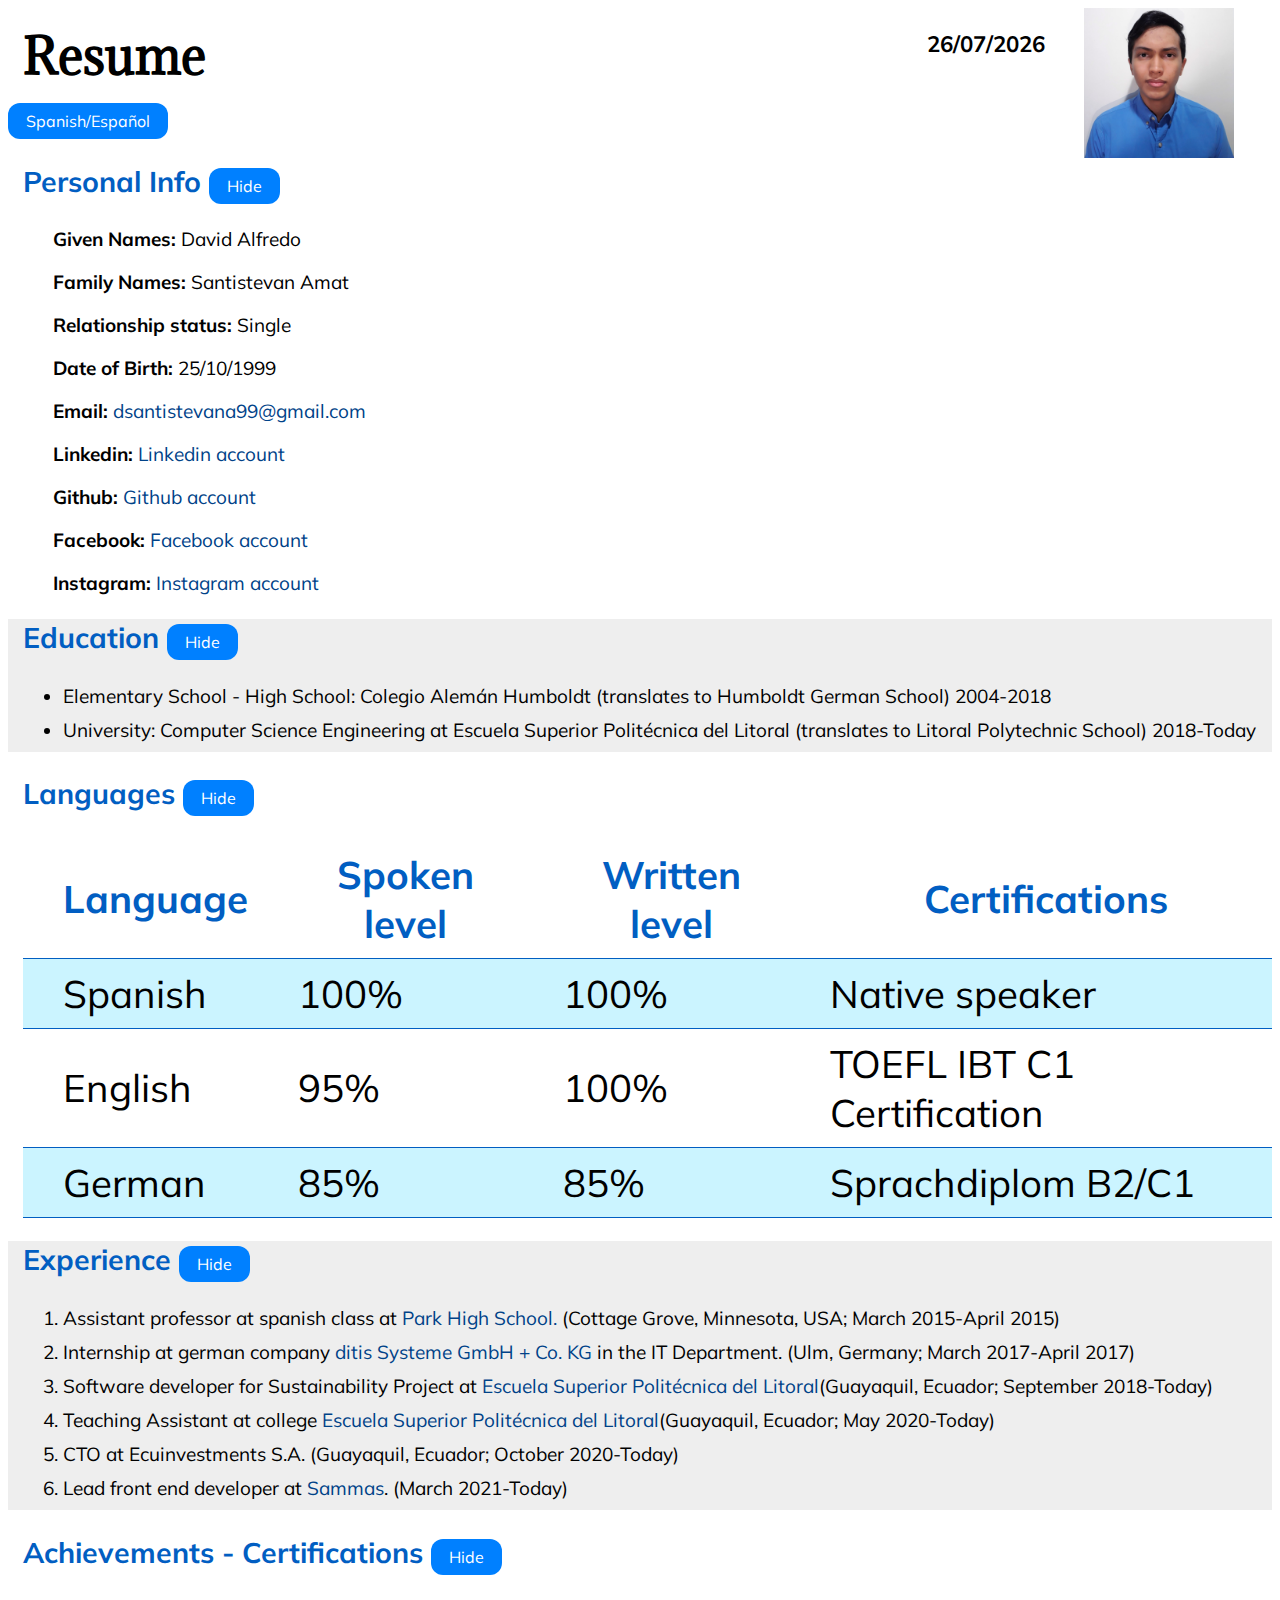
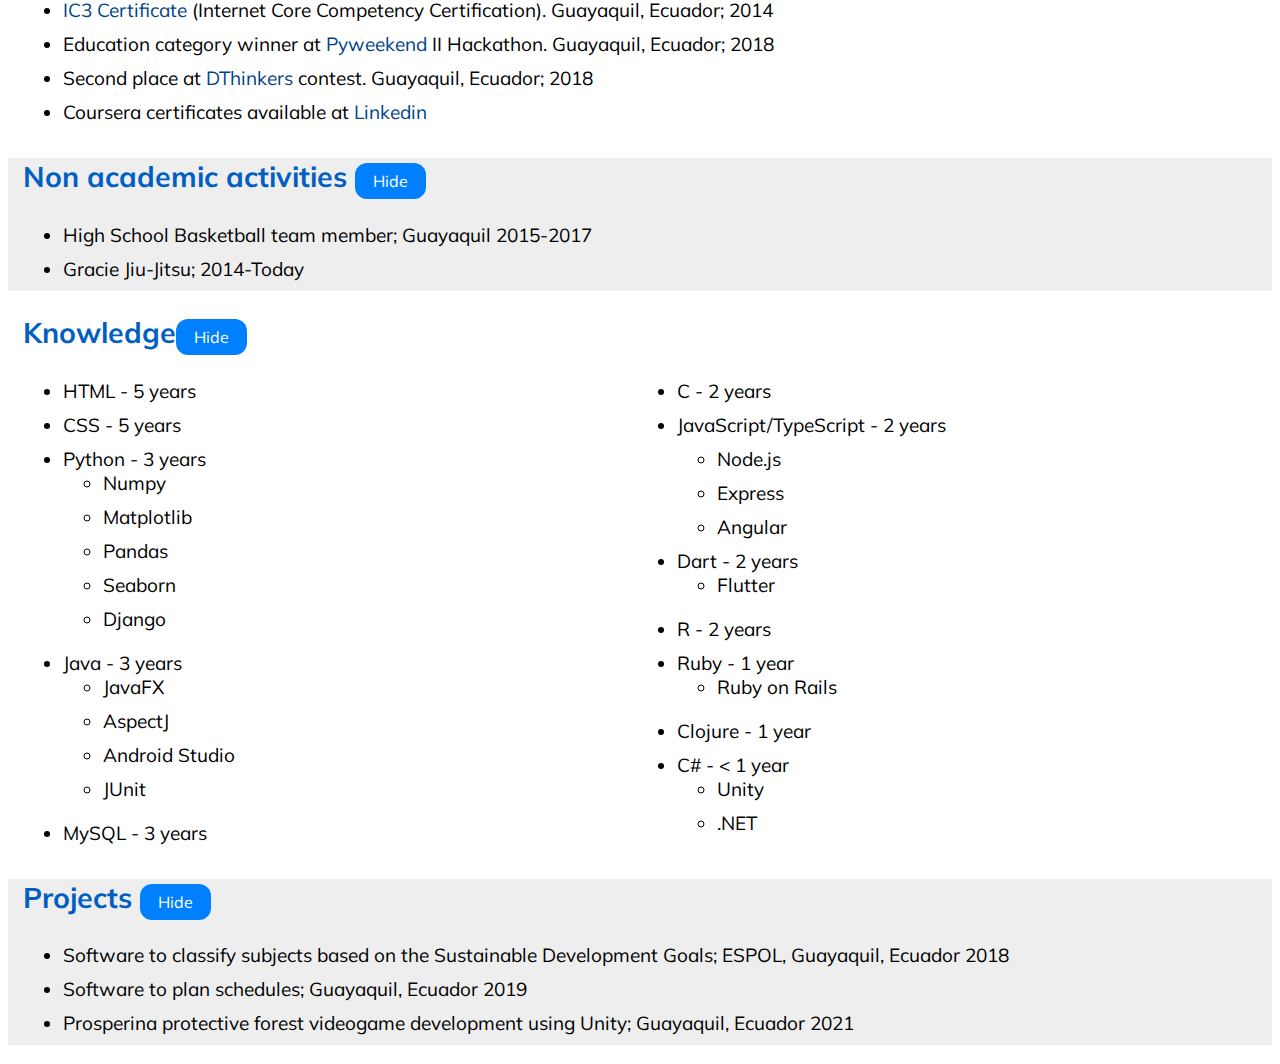
==== index.html @ d46d740d "CV Update" ====
<html>
	<head>
		<title> Resume - David Santistevan</title>
		<meta charset="utf-8">
		<link href='https://fonts.googleapis.com/css?family=Adamina' rel='stylesheet'>
		<link href='https://fonts.googleapis.com/css?family=Muli' rel='stylesheet'>
		<link rel="stylesheet" href="estilo_hojaVida.css">
		<script src="main.js"></script>
	</head>
	
	<body>
		<img id="foto" src="Foto.jpg" height=150px width=150px>
		<div class="seccion" id="seccionFecha">
			<h3 id="fecha"></h3>
		</div>
		<h1 id="hojaVida">Resume</h1> 
		<a href="hoja_de_vida.html"><button id="language">Spanish/Español</button></a>
		<div class="seccion" id="datosPersonales">
			<h2 class="titulo">Personal Info <button id='botonDatos' onclick="ocultarSeccion('datosPersonales','botonDatos',1)">Hide</button></h2>
			<div class="elementos" id="elementos-datosPersonales">
				<p><b>Given Names: </b>David Alfredo</p>
				<p><b>Family Names: </b>Santistevan Amat</p>
				<p><b>Relationship status: </b>Single</p>
				<p><b>Date of Birth: </b>25/10/1999</p>
				<p><b>Email: </b><a href="mailto://dsantistevana99@gmail.com">dsantistevana99@gmail.com</a></p>
				<p><b>Linkedin: </b><a target="_blank" rel="noopener noreferrer" href="https://www.linkedin.com/in/david-santistevan-amat"> Linkedin account</a></p>
				<p><b>Github: </b><a target="_blank" rel="noopener noreferrer" href="https://www.github.com/dsantistevan/"> Github account</a></p>
				<p><b>Facebook: </b><a target="_blank" rel="noopener noreferrer" href="https://www.facebook.com/david.santistevan.amat"> Facebook account</a></p>
				<p><b>Instagram: </b><a target="_blank" rel="noopener noreferrer" href="https://www.instagram.com/dsantistevan99/"> Instagram account</a></p>
			</div>
		</div>

		<div class="seccion" id="educacion">
			<h2 class="titulo">Education <button id='botonEducacion' onclick="ocultarSeccion('educacion','botonEducacion',1)">Hide</button></h2>
			<div class="elementos" id="elementos-educacion">
				<p><ul>
					<li>Elementary School - High School: Colegio Alemán Humboldt (translates to Humboldt German School) 2004-2018</li>
					<li>University: Computer Science Engineering at Escuela Superior Politécnica del Litoral (translates to Litoral Polytechnic School) 2018-Today</li>
				</ul></p>
			</div>
		</div>

		<div class="seccion" id="idiomas">
			<h2 class="titulo"> Languages <button id='botonIdiomas' onclick="ocultarSeccion('idiomas','botonIdiomas',1)">Hide</button></h2>
			<div class="elementos" id="elementos-idiomas">
				<table align="center">
					<tr id="headerTabla">
						<th>
							<p>Language</p>
						</th>
						<th>
							<p>Spoken level</p>
						</th>
						<th>
							<p>Written level</p>
						</th>
						<th>
							<p>Certifications</p>
						</th>
					</tr>
					<tr>
						<td>
							<p>Spanish</p>
						</td>
						<td>
							<p>100%</p>
						</td>
						<td>
							<p>100%</p>
						</td>
						<td>
							<p>Native speaker</p>
						</td>
					</tr>
					<tr>
						<td>
							<p>English</p>
						</td>
						<td>
							<p>95%</p>
						</td>
						<td>
							<p>100%</p>
						</td>
						<td>
							<p>TOEFL IBT C1 Certification</p>
						</td>
					</tr>
					<tr>
						<td>
							<p>German</p>
						</td>
						<td>
							<p>85%</p>
						</td>
						<td>
							<p>85%</p>
						</td>
						<td>
							<p>Sprachdiplom B2/C1</p>
						</td>
					</tr>
				</table>
			</div>
		</div>
		
		<div class="seccion" id="experiencia">
			<h2 class="titulo">Experience <button id='botonExperiencia' onclick="ocultarSeccion('experiencia','botonExperiencia',1)">Hide</button></h2>
			<div class="elementos" id="elementos-experiencia">
				<p><ol>
					<li>Assistant professor at spanish class at <a target="_blank" rel="noopener noreferrer" href="https://phs.sowashco.org/">Park High School.</a> (Cottage Grove, Minnesota, USA; March 2015-April 2015)</li>
					<li>Internship at german company <a target="_blank" rel="noopener noreferrer" href="https://www.ditis.de/index.html">ditis Systeme GmbH + Co. KG</a> in the IT Department. (Ulm, Germany; March 2017-April 2017)</li>
					<li>Software developer for Sustainability Project at <a target="_blank" rel="noopener noreferrer" href="https://www.espol.edu.ec">Escuela Superior Politécnica del Litoral</a>(Guayaquil, Ecuador; September 2018-Today)</li>
					<li>Teaching Assistant at college <a target="_blank" rel="noopener noreferrer" href="https://www.espol.edu.ec">Escuela Superior Politécnica del Litoral</a>(Guayaquil, Ecuador; May 2020-Today)</li>					
					<li>CTO at Ecuinvestments S.A. (Guayaquil, Ecuador; October 2020-Today)</li>
					<li>Lead front end developer at <a target="_blank" rel="noopener noreferrer" href="https://sammas.com.ec">Sammas</a>. (March 2021-Today)</li>
				</ol></p>
			</div>
		</div>

		<div class="seccion" id="logros">
			<h2 class="titulo">Achievements - Certifications <button id='botonLogros' onclick="ocultarSeccion('logros','botonLogros',1)">Hide</button></h2>
			<div class="elementos" id="elementos-logros">
				<p><ul>
					<li><a target="_blank" rel="noopener noreferrer" href="https://certiport.pearsonvue.com/Certifications/IC3/Digital-Literacy-Certification/Overview.aspx">IC3 Certificate</a> (Internet Core Competency Certification). Guayaquil, Ecuador; 2014</li>
					<li>Education category winner at <a target="_blank" rel="noopener noreferrer" href="http://programacion.espol.edu.ec/pyweekend/">Pyweekend</a> II Hackathon. Guayaquil, Ecuador; 2018</li>
					<li>Second place at <a target="_blank" rel="noopener noreferrer" href="https://www.i3lab.org/i3week-dthinkers">DThinkers</a> contest. Guayaquil, Ecuador; 2018</li>
					<li>Coursera certificates available at <a target="_blank" rel="noopener noreferrer" href="https://www.linkedin.com/in/david-santistevan-amat/">Linkedin</a></li>
				</p></ul>
			</div>
		</div>
		
		<div class="seccion" id="cursos">
			<h2 class="titulo"> Non academic activities <button id='botonCursos' onclick="ocultarSeccion('cursos','botonCursos',1)">Hide</button></h2>
			<div class="elementos" id="elementos-cursos">
				<p><ul>
					<li>High School Basketball team member; Guayaquil 2015-2017</li>
					<li>Gracie Jiu-Jitsu; 2014-Today</li>
				</p></ul>
			</div>
		</div>

		<div class="seccion" id="conocimientos">
			<h2 class="titulo">Knowledge<button id='botonConocimientos' onclick="ocultarSeccion('conocimientos','botonConocimientos',1)">Hide</button></h2>
			<div class="elementos" id="elementos-conocimientos">
				<ul>
					<li>HTML - 5 years</li>
					<li>CSS - 5 years</li>
					<li>Python - 3 years
						<ul>
							<li>Numpy</li>
							<li>Matplotlib</li>
							<li>Pandas</li>
							<li>Seaborn</li>
							<li>Django</li>
						</ul>
					</li>
					<li>Java - 3 years
						<ul>
							<li>JavaFX</li>
							<li>AspectJ</li>
							<li>Android Studio</li>
							<li>JUnit</li>
						</ul>
					</li>
					<li>MySQL - 3 years</li>
					<li>C - 2 years</li>
					<li>JavaScript/TypeScript - 2 years</li>
						<ul>
							<li>Node.js</li>
							<li>Express</li>
							<li>Angular</li>
						</ul>
					<li>Dart -  2 years
						<ul>
							<li>Flutter</li>
						</ul>
					</li>
					<li>R - 2 years</li>
					<li>Ruby - 1 year
						<ul>
							<li>Ruby on Rails</li>
						</ul>	
					</li>
					<li>Clojure - 1 year </li>
					<li>C# - < 1 year 
						<ul>
							<li>Unity</li>
							<li>.NET</li>
						</ul>
					</li>
				</ul>
			</div>
		</div>


		<div class="seccion" id="proyectos">
			<h2 class="titulo"> Projects <button id='botonProyectos' onclick="ocultarSeccion('proyectos','botonProyectos',1)">Hide</button></h2>
			<div class="elementos" id="elementos-proyectos">
				<p><ul>
					<li>Software to classify subjects based on the Sustainable Development Goals; ESPOL, Guayaquil, Ecuador 2018</li>
					<li>Software to plan schedules; Guayaquil, Ecuador 2019</li>
					<li>Prosperina protective forest videogame development using Unity; Guayaquil, Ecuador 2021</li>
				</p></ul>
			</div>
		</div>
	</body>

</html>
---- estilo_hojaVida.css ----
body 
{
	background-color: #FFFFFF;
	scroll-behavior: smooth;
}

#hojaVida 
{
	font-family: "Adamina";
	font-size: 48px;
	padding: 15px;
}

#foto, #fecha
{
	float:right;
	padding-right:3vw
}

.seccion
{
	font-size: 19px;
	padding-left:15px;
	font-family:"Muli";

}

.seccion .titulo
{
	color:#015EC2;
}

.seccion p
{
	padding-left:30px;
}

li 
{
	padding-bottom:10px;
}

a
{
	text-decoration:inherit;
}

a:link
{
	color:#004288;
}

a:visited
{
	color:#000588;
}

a:hover
{
	color:#00FFAA;
}

a:active
{
	color:#0041FB
}

#headerTabla
{
	color:#015EC2;
}

table
{
	border-collapse:collapse;
}

table p
{
	font-size:3vw;
	
}

th,td
{
	padding:10;
	
}

tr:nth-child(even)
{
	background-color:#CBF4FF;

}

tr
{
	border-bottom: 1px solid #015EC2;
	
}

div[style*="hidden"] tr
{
	border-bottom: transparent;
	
}

button {
	background-color: #0080FF;
	border: none;
	color: white;
	padding: 8px 18px;
	text-align: center;
	text-decoration: none;
	display: inline-block;
	font-size: 16px;
	border-radius:12px;
	font-family:"Muli";
	-webkit-transition-duration: 0.2s; 
 	transition-duration: 0.2s;
}

button:hover {
  box-shadow: 0 12px 16px 0 rgba(0,0,0,0.24), 0 17px 50px 0 rgba(0,0,0,0.19);
}

.elementos
{
	-webkit-transition-duration: 0.4s; 
 	transition-duration: 0.25s;
}

#elementos-conocimientos > ul {
	columns: 2;
}

.seccion:nth-child(even){
	background-color: #eeeeee;
}

h1 {
	margin-bottom: 0;
}
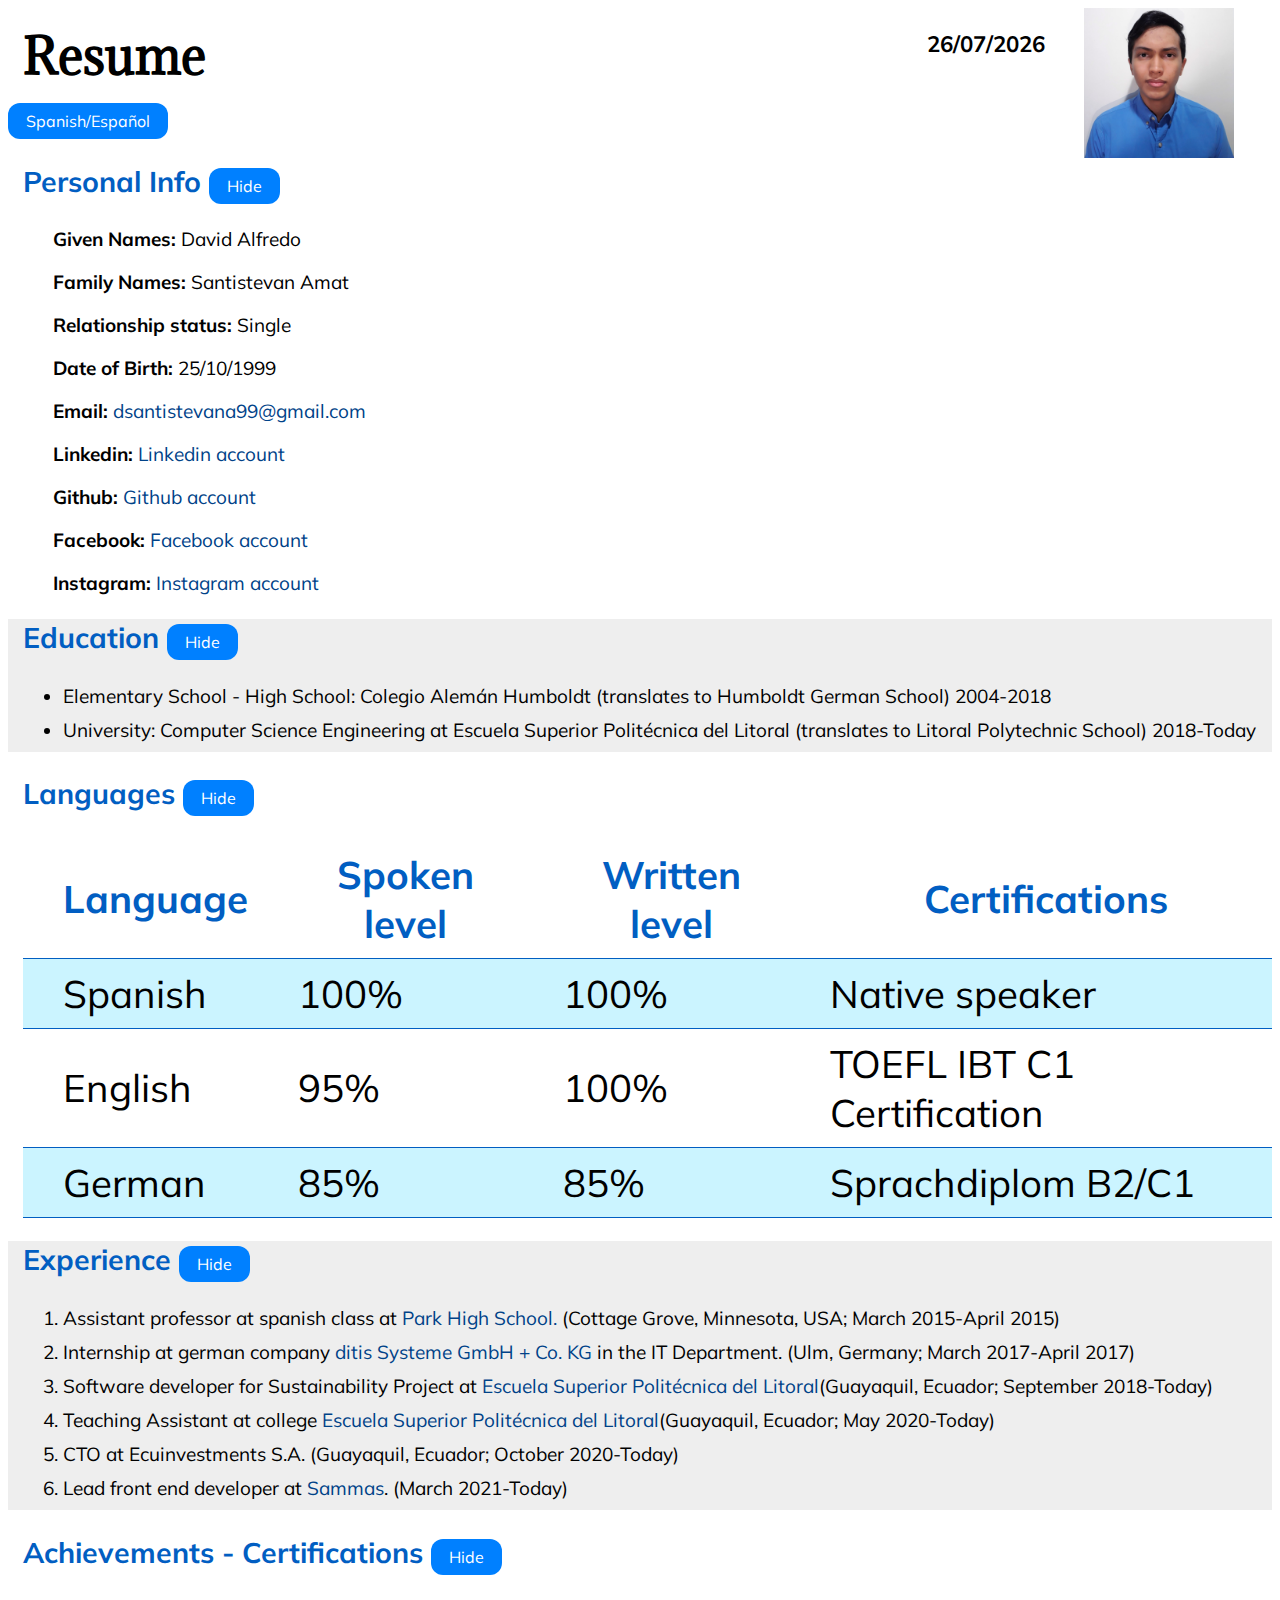
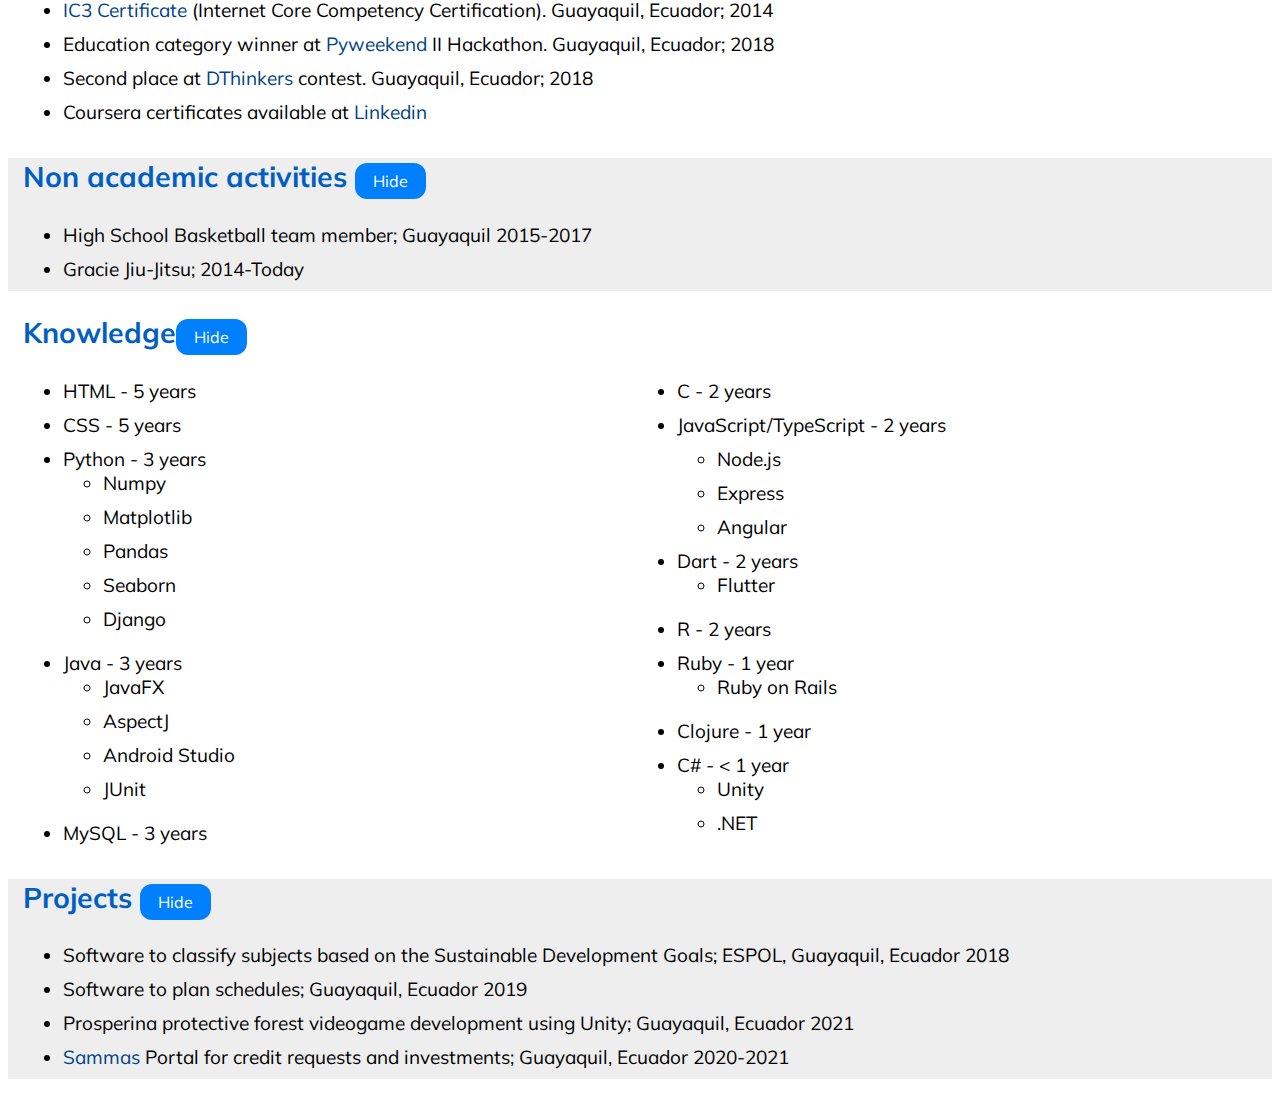
==== commit eb241ff2: "CV Update" ====
--- a/index.html
+++ b/index.html
@@ -201,6 +201,7 @@
 					<li>Software to classify subjects based on the Sustainable Development Goals; ESPOL, Guayaquil, Ecuador 2018</li>
 					<li>Software to plan schedules; Guayaquil, Ecuador 2019</li>
 					<li>Prosperina protective forest videogame development using Unity; Guayaquil, Ecuador 2021</li>
+					<li><a target="_blank" rel="noopener noreferrer" href="https://portal.sammas.com.ec">Sammas</a> Portal for credit requests and investments; Guayaquil, Ecuador 2020-2021</li>
 				</p></ul>
 			</div>
 		</div>
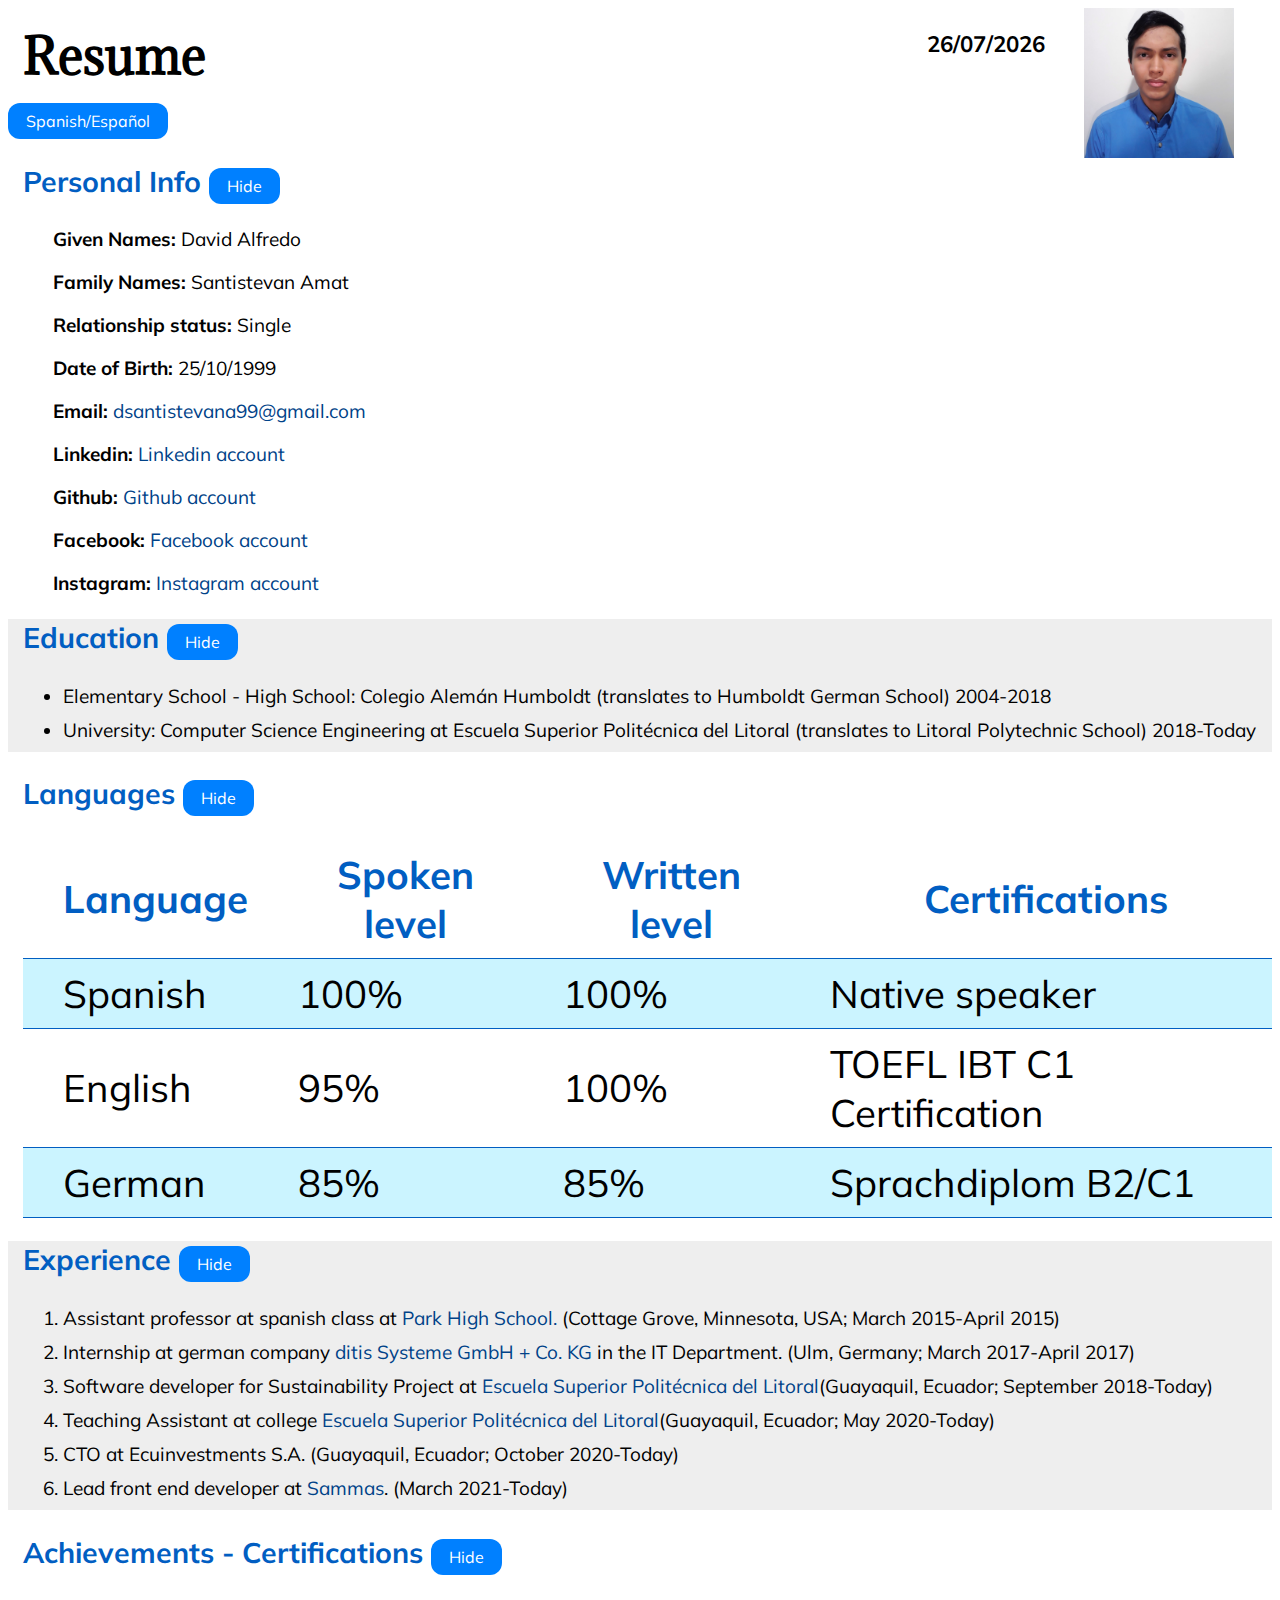
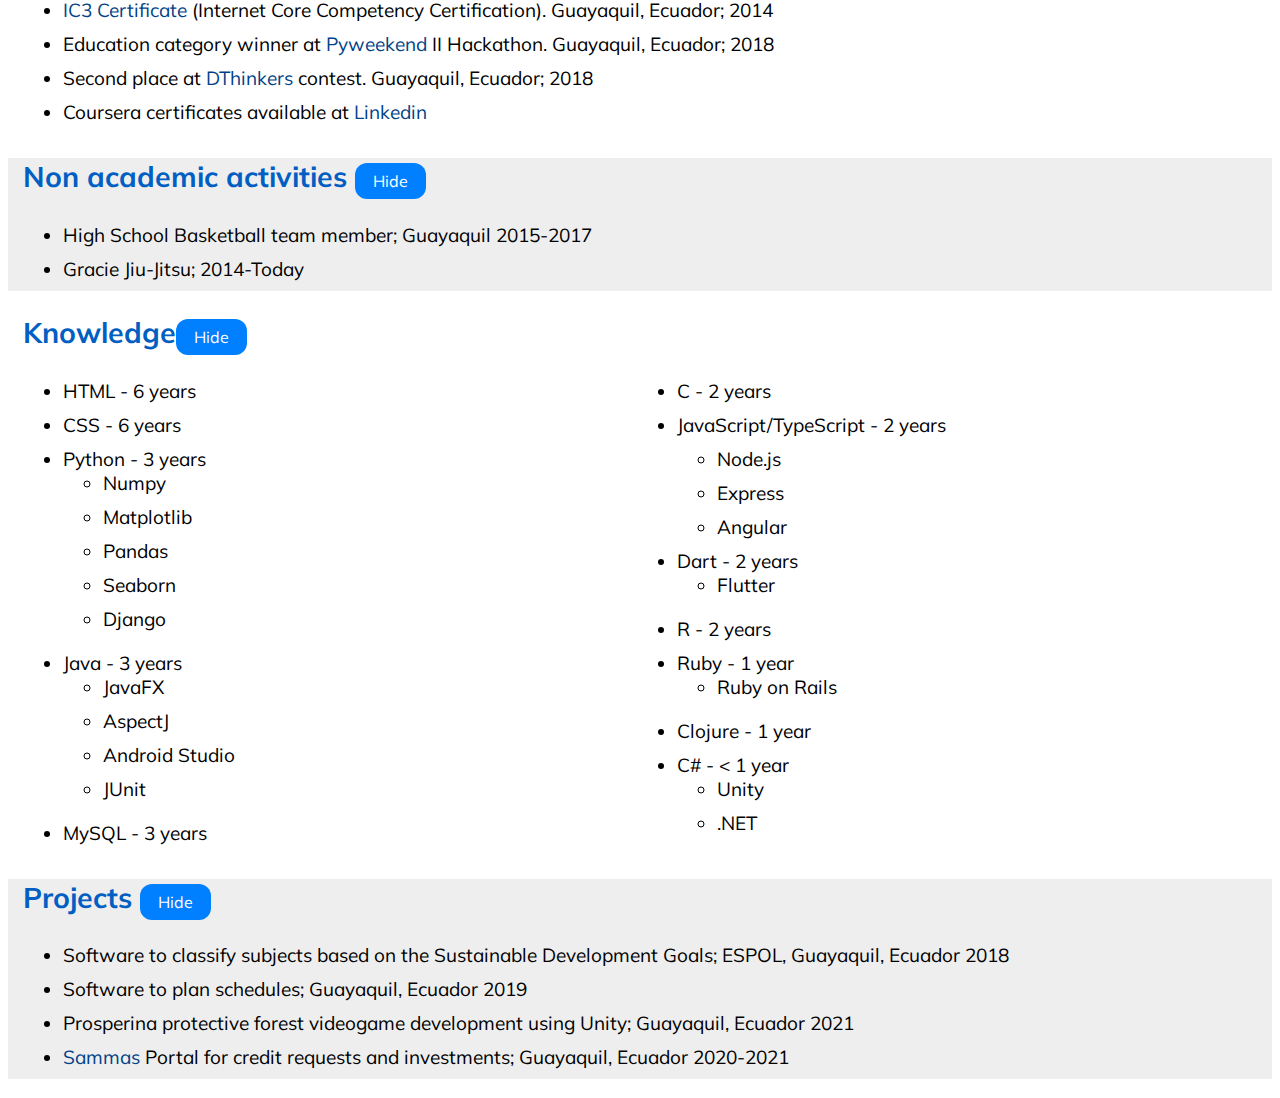
==== commit 7285abd3: "CV Update" ====
--- a/index.html
+++ b/index.html
@@ -144,8 +144,8 @@
 			<h2 class="titulo">Knowledge<button id='botonConocimientos' onclick="ocultarSeccion('conocimientos','botonConocimientos',1)">Hide</button></h2>
 			<div class="elementos" id="elementos-conocimientos">
 				<ul>
-					<li>HTML - 5 years</li>
-					<li>CSS - 5 years</li>
+					<li>HTML - 6 years</li>
+					<li>CSS - 6 years</li>
 					<li>Python - 3 years
 						<ul>
 							<li>Numpy</li>
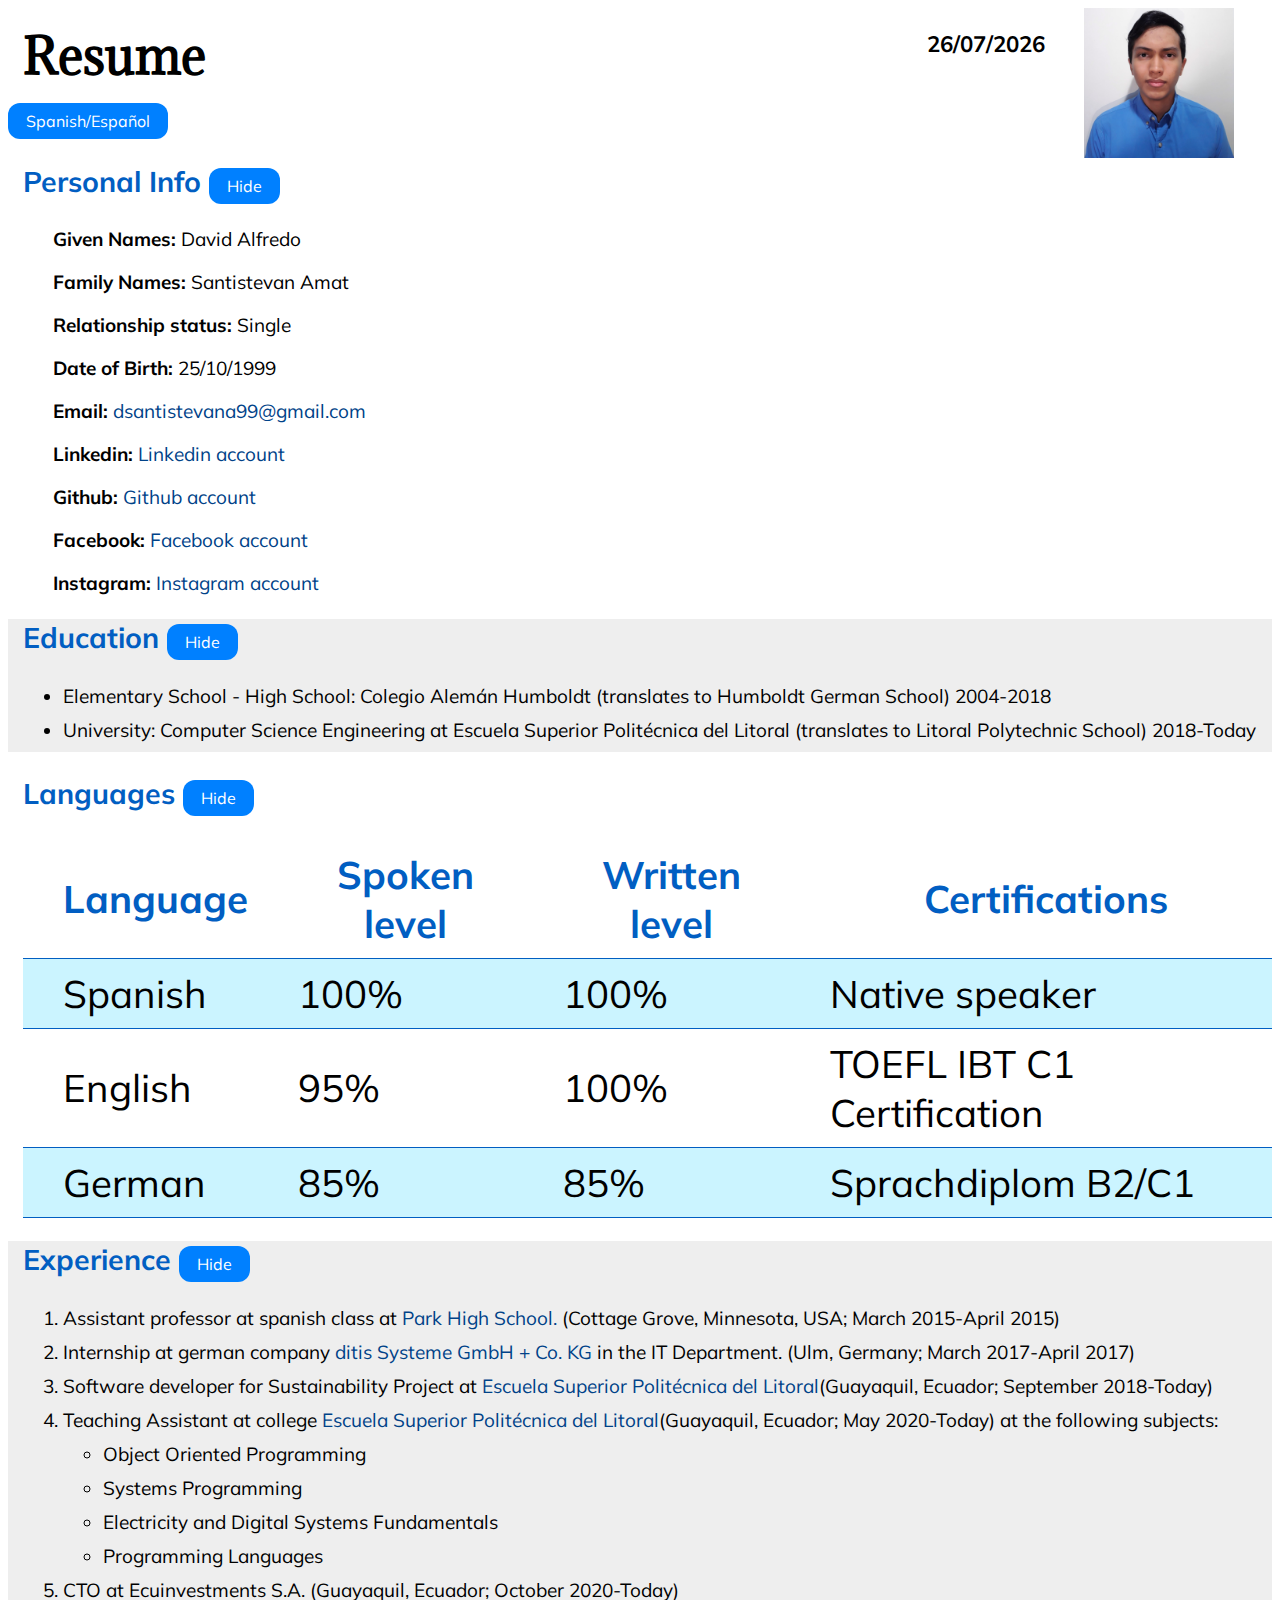
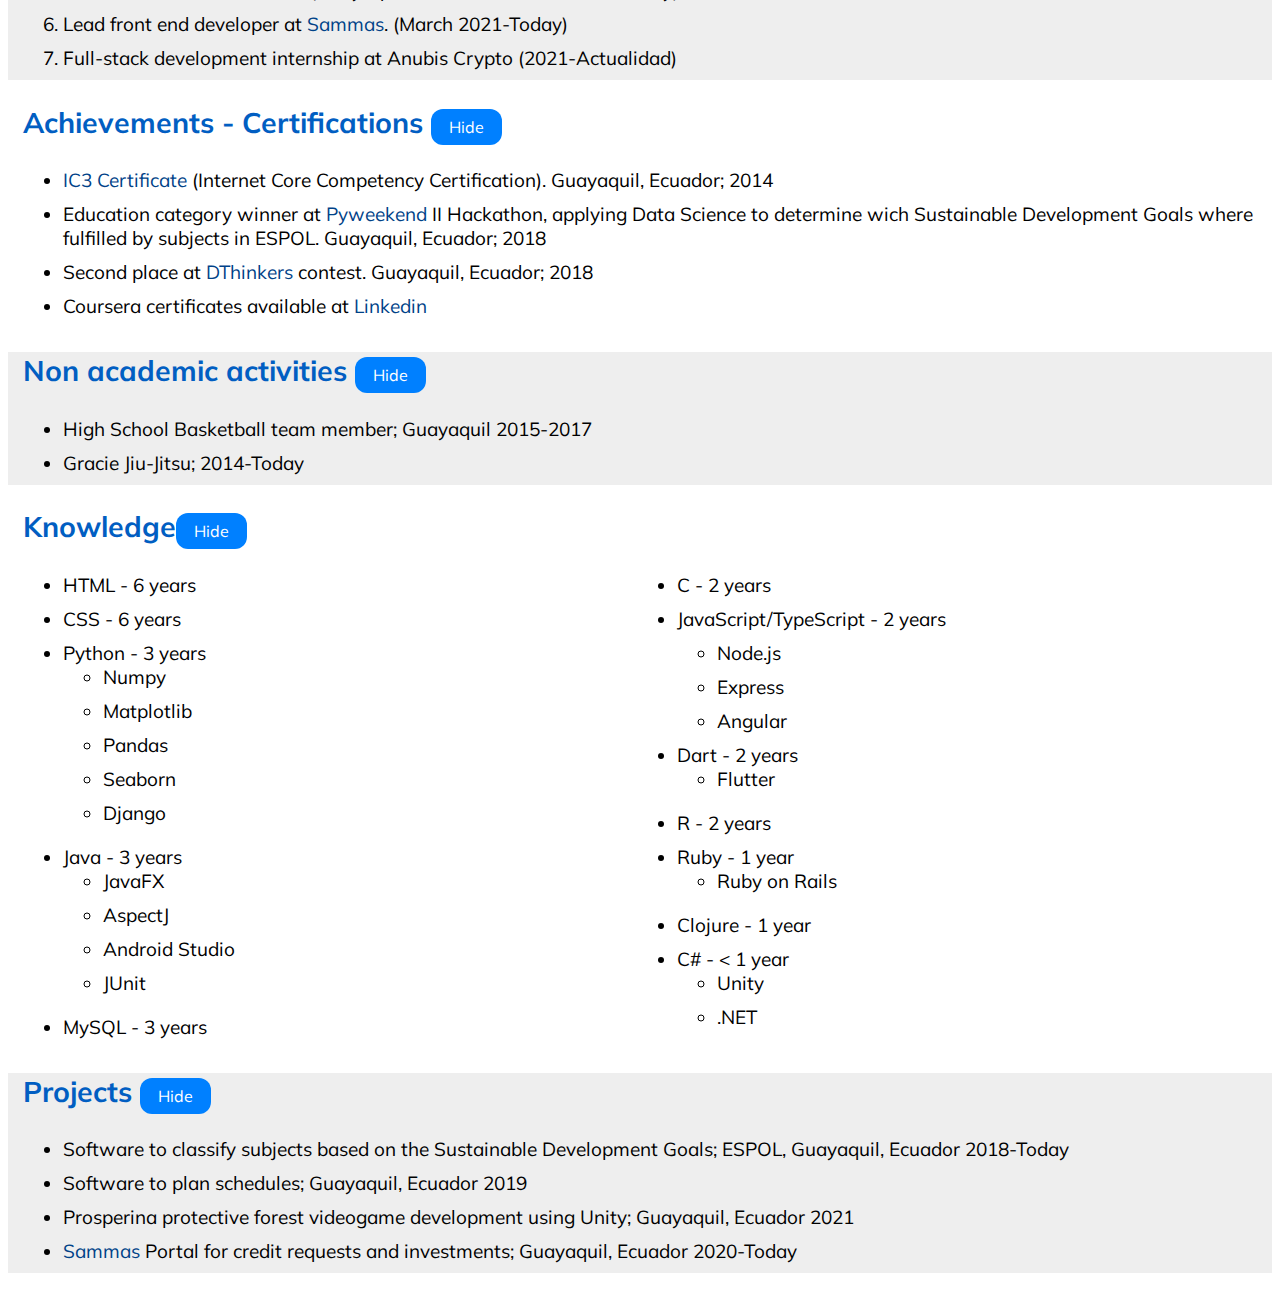
==== commit 1deb86ca: "CV update 01-2022" ====
--- a/index.html
+++ b/index.html
@@ -111,9 +111,17 @@
 					<li>Assistant professor at spanish class at <a target="_blank" rel="noopener noreferrer" href="https://phs.sowashco.org/">Park High School.</a> (Cottage Grove, Minnesota, USA; March 2015-April 2015)</li>
 					<li>Internship at german company <a target="_blank" rel="noopener noreferrer" href="https://www.ditis.de/index.html">ditis Systeme GmbH + Co. KG</a> in the IT Department. (Ulm, Germany; March 2017-April 2017)</li>
 					<li>Software developer for Sustainability Project at <a target="_blank" rel="noopener noreferrer" href="https://www.espol.edu.ec">Escuela Superior Politécnica del Litoral</a>(Guayaquil, Ecuador; September 2018-Today)</li>
-					<li>Teaching Assistant at college <a target="_blank" rel="noopener noreferrer" href="https://www.espol.edu.ec">Escuela Superior Politécnica del Litoral</a>(Guayaquil, Ecuador; May 2020-Today)</li>					
+					<li>
+						Teaching Assistant at college <a target="_blank" rel="noopener noreferrer" href="https://www.espol.edu.ec">Escuela Superior Politécnica del Litoral</a>(Guayaquil, Ecuador; May 2020-Today) at the following subjects:</li>					
+						<ul>
+							<li>Object Oriented Programming</li>
+							<li>Systems Programming</li>
+							<li>Electricity and Digital Systems Fundamentals</li>
+							<li>Programming Languages</li>
+						</ul>
 					<li>CTO at Ecuinvestments S.A. (Guayaquil, Ecuador; October 2020-Today)</li>
 					<li>Lead front end developer at <a target="_blank" rel="noopener noreferrer" href="https://sammas.com.ec">Sammas</a>. (March 2021-Today)</li>
+					<li>Full-stack development internship at Anubis Crypto (2021-Actualidad)</li>
 				</ol></p>
 			</div>
 		</div>
@@ -123,7 +131,7 @@
 			<div class="elementos" id="elementos-logros">
 				<p><ul>
 					<li><a target="_blank" rel="noopener noreferrer" href="https://certiport.pearsonvue.com/Certifications/IC3/Digital-Literacy-Certification/Overview.aspx">IC3 Certificate</a> (Internet Core Competency Certification). Guayaquil, Ecuador; 2014</li>
-					<li>Education category winner at <a target="_blank" rel="noopener noreferrer" href="http://programacion.espol.edu.ec/pyweekend/">Pyweekend</a> II Hackathon. Guayaquil, Ecuador; 2018</li>
+					<li>Education category winner at <a target="_blank" rel="noopener noreferrer" href="http://programacion.espol.edu.ec/pyweekend/">Pyweekend</a> II Hackathon, applying Data Science to determine wich Sustainable Development Goals where fulfilled by subjects in ESPOL. Guayaquil, Ecuador; 2018</li>
 					<li>Second place at <a target="_blank" rel="noopener noreferrer" href="https://www.i3lab.org/i3week-dthinkers">DThinkers</a> contest. Guayaquil, Ecuador; 2018</li>
 					<li>Coursera certificates available at <a target="_blank" rel="noopener noreferrer" href="https://www.linkedin.com/in/david-santistevan-amat/">Linkedin</a></li>
 				</p></ul>
@@ -198,10 +206,10 @@
 			<h2 class="titulo"> Projects <button id='botonProyectos' onclick="ocultarSeccion('proyectos','botonProyectos',1)">Hide</button></h2>
 			<div class="elementos" id="elementos-proyectos">
 				<p><ul>
-					<li>Software to classify subjects based on the Sustainable Development Goals; ESPOL, Guayaquil, Ecuador 2018</li>
+					<li>Software to classify subjects based on the Sustainable Development Goals; ESPOL, Guayaquil, Ecuador 2018-Today</li>
 					<li>Software to plan schedules; Guayaquil, Ecuador 2019</li>
 					<li>Prosperina protective forest videogame development using Unity; Guayaquil, Ecuador 2021</li>
-					<li><a target="_blank" rel="noopener noreferrer" href="https://portal.sammas.com.ec">Sammas</a> Portal for credit requests and investments; Guayaquil, Ecuador 2020-2021</li>
+					<li><a target="_blank" rel="noopener noreferrer" href="https://portal.sammas.com.ec">Sammas</a> Portal for credit requests and investments; Guayaquil, Ecuador 2020-Today</li>
 				</p></ul>
 			</div>
 		</div>
--- a/estilo_hojaVida.css
+++ b/estilo_hojaVida.css
@@ -141,3 +141,11 @@
 h1 {
 	margin-bottom: 0;
 }
+
+.elementos{
+	transition: all .3s ease;
+}
+
+.elementos-no *{
+	display: none;
+}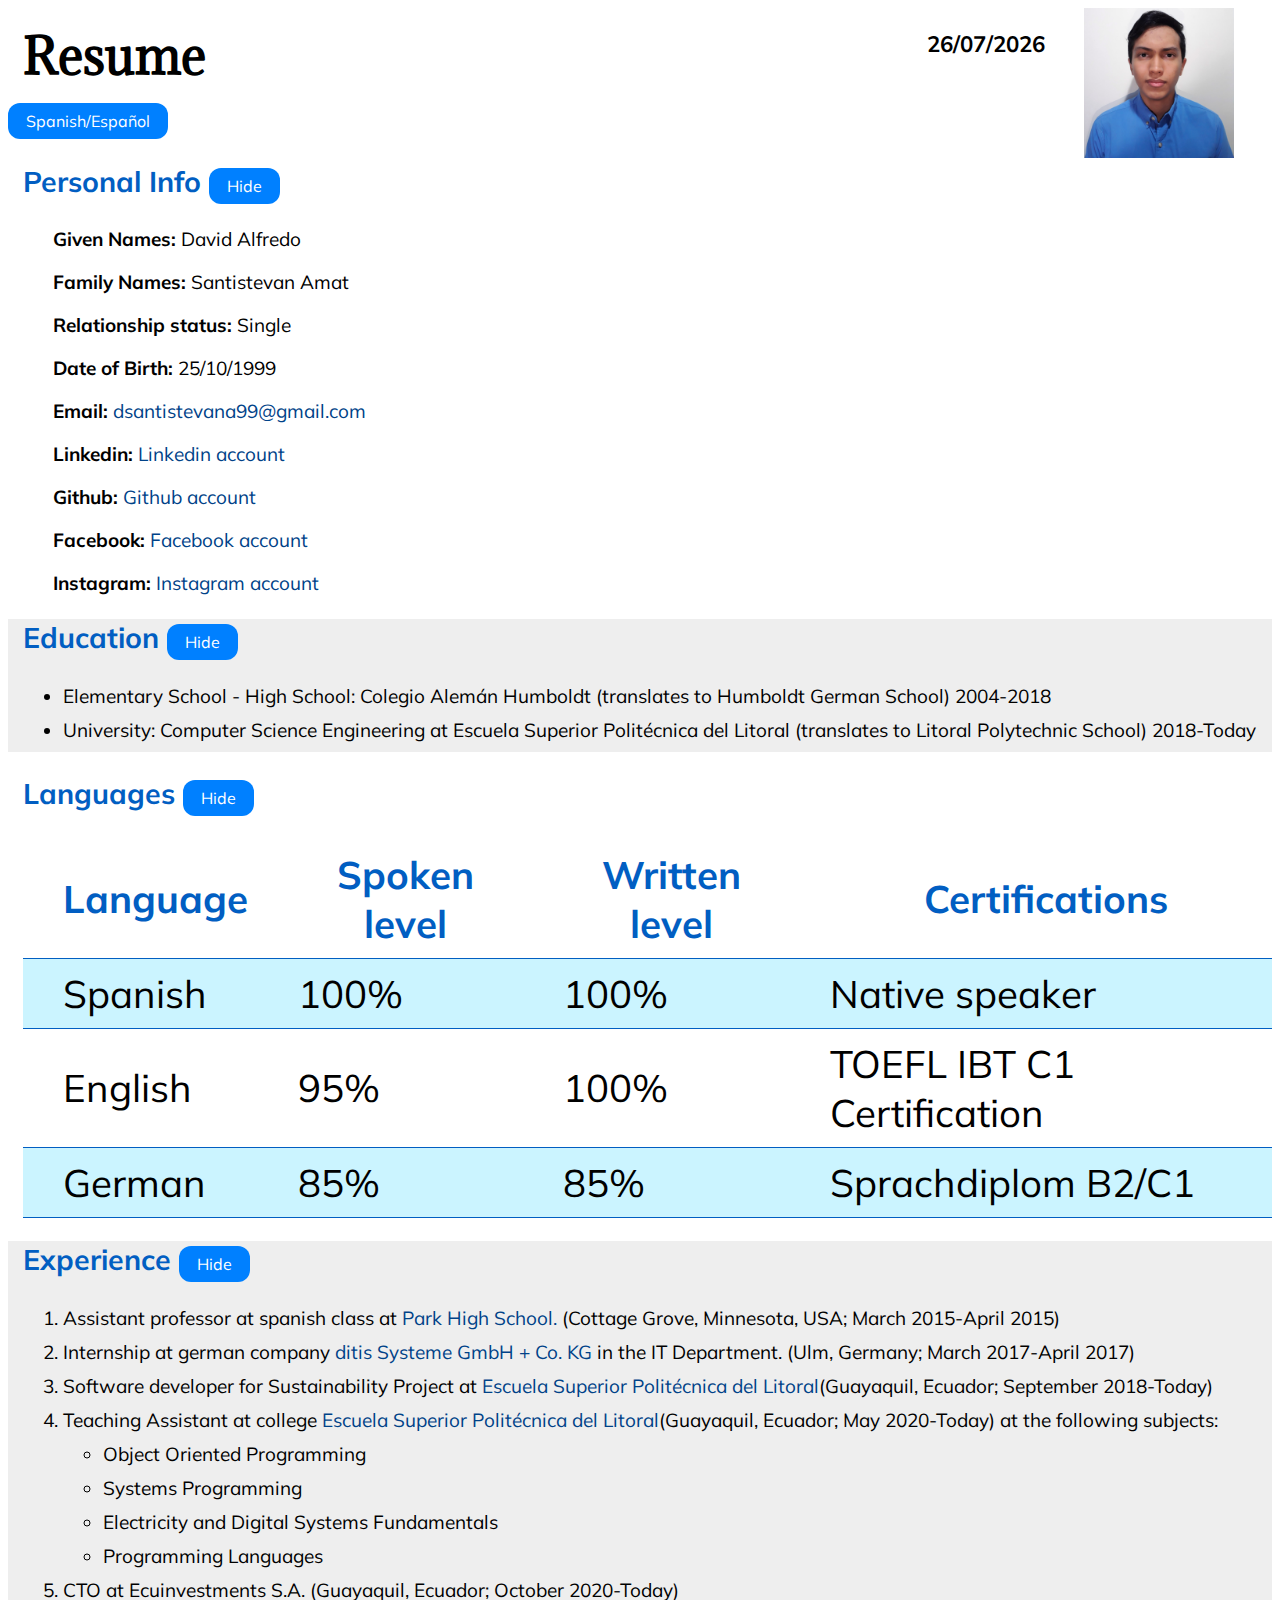
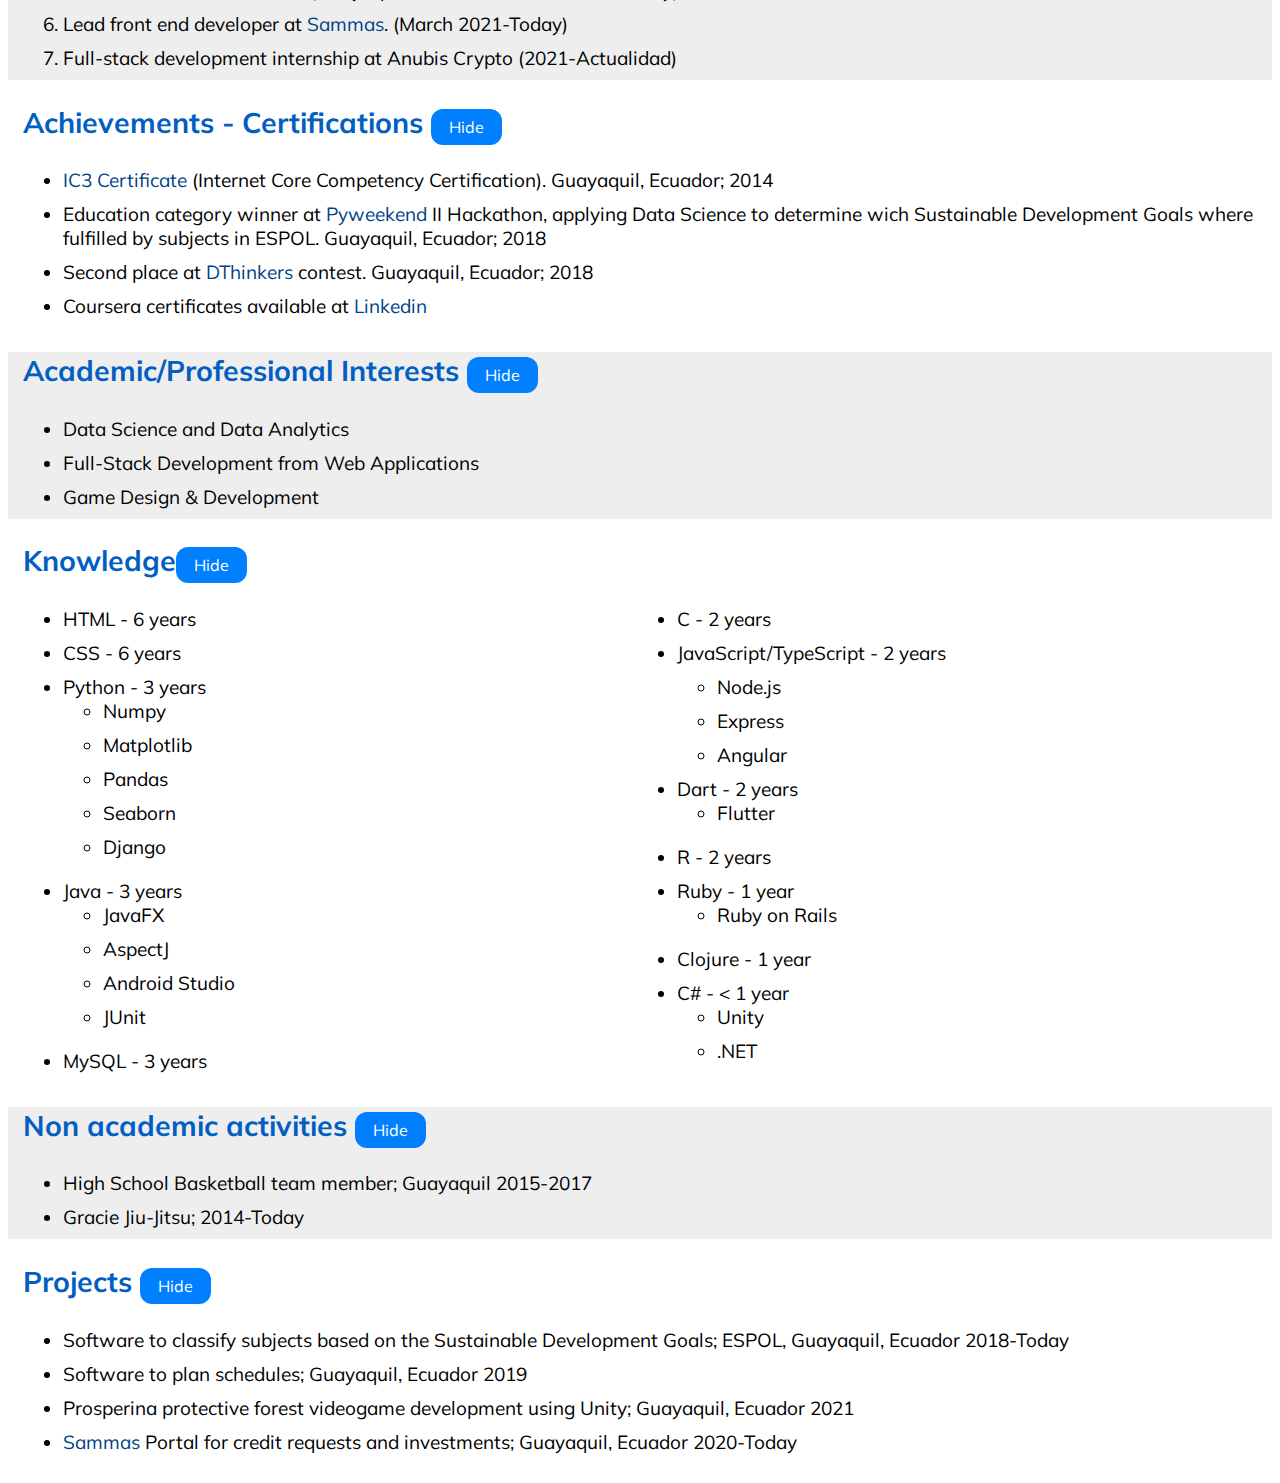
==== commit dfebfc24: "Small CV Update" ====
--- a/index.html
+++ b/index.html
@@ -33,10 +33,10 @@
 		<div class="seccion" id="educacion">
 			<h2 class="titulo">Education <button id='botonEducacion' onclick="ocultarSeccion('educacion','botonEducacion',1)">Hide</button></h2>
 			<div class="elementos" id="elementos-educacion">
-				<p><ul>
+				<ul>
 					<li>Elementary School - High School: Colegio Alemán Humboldt (translates to Humboldt German School) 2004-2018</li>
 					<li>University: Computer Science Engineering at Escuela Superior Politécnica del Litoral (translates to Litoral Polytechnic School) 2018-Today</li>
-				</ul></p>
+				</ul>
 			</div>
 		</div>
 
@@ -107,7 +107,7 @@
 		<div class="seccion" id="experiencia">
 			<h2 class="titulo">Experience <button id='botonExperiencia' onclick="ocultarSeccion('experiencia','botonExperiencia',1)">Hide</button></h2>
 			<div class="elementos" id="elementos-experiencia">
-				<p><ol>
+				<ol>
 					<li>Assistant professor at spanish class at <a target="_blank" rel="noopener noreferrer" href="https://phs.sowashco.org/">Park High School.</a> (Cottage Grove, Minnesota, USA; March 2015-April 2015)</li>
 					<li>Internship at german company <a target="_blank" rel="noopener noreferrer" href="https://www.ditis.de/index.html">ditis Systeme GmbH + Co. KG</a> in the IT Department. (Ulm, Germany; March 2017-April 2017)</li>
 					<li>Software developer for Sustainability Project at <a target="_blank" rel="noopener noreferrer" href="https://www.espol.edu.ec">Escuela Superior Politécnica del Litoral</a>(Guayaquil, Ecuador; September 2018-Today)</li>
@@ -122,32 +122,33 @@
 					<li>CTO at Ecuinvestments S.A. (Guayaquil, Ecuador; October 2020-Today)</li>
 					<li>Lead front end developer at <a target="_blank" rel="noopener noreferrer" href="https://sammas.com.ec">Sammas</a>. (March 2021-Today)</li>
 					<li>Full-stack development internship at Anubis Crypto (2021-Actualidad)</li>
-				</ol></p>
+				</ol>
 			</div>
 		</div>
 
 		<div class="seccion" id="logros">
 			<h2 class="titulo">Achievements - Certifications <button id='botonLogros' onclick="ocultarSeccion('logros','botonLogros',1)">Hide</button></h2>
 			<div class="elementos" id="elementos-logros">
-				<p><ul>
+				<ul>
 					<li><a target="_blank" rel="noopener noreferrer" href="https://certiport.pearsonvue.com/Certifications/IC3/Digital-Literacy-Certification/Overview.aspx">IC3 Certificate</a> (Internet Core Competency Certification). Guayaquil, Ecuador; 2014</li>
 					<li>Education category winner at <a target="_blank" rel="noopener noreferrer" href="http://programacion.espol.edu.ec/pyweekend/">Pyweekend</a> II Hackathon, applying Data Science to determine wich Sustainable Development Goals where fulfilled by subjects in ESPOL. Guayaquil, Ecuador; 2018</li>
 					<li>Second place at <a target="_blank" rel="noopener noreferrer" href="https://www.i3lab.org/i3week-dthinkers">DThinkers</a> contest. Guayaquil, Ecuador; 2018</li>
 					<li>Coursera certificates available at <a target="_blank" rel="noopener noreferrer" href="https://www.linkedin.com/in/david-santistevan-amat/">Linkedin</a></li>
-				</p></ul>
+				</ul>
 			</div>
 		</div>
 		
-		<div class="seccion" id="cursos">
-			<h2 class="titulo"> Non academic activities <button id='botonCursos' onclick="ocultarSeccion('cursos','botonCursos',1)">Hide</button></h2>
+		
+		<div class="seccion" id="intereses">
+			<h2 class="titulo"> Academic/Professional Interests <button id='botonCursos' onclick="ocultarSeccion('cursos','botonCursos',1)">Hide</button></h2>
 			<div class="elementos" id="elementos-cursos">
-				<p><ul>
-					<li>High School Basketball team member; Guayaquil 2015-2017</li>
-					<li>Gracie Jiu-Jitsu; 2014-Today</li>
-				</p></ul>
-			</div>
-		</div>
-
+				<ul>
+					<li>Data Science and Data Analytics</li>
+					<li>Full-Stack Development from Web Applications</li>
+					<li>Game Design & Development</li>
+				</ul>
+			</div>
+		</div>
 		<div class="seccion" id="conocimientos">
 			<h2 class="titulo">Knowledge<button id='botonConocimientos' onclick="ocultarSeccion('conocimientos','botonConocimientos',1)">Hide</button></h2>
 			<div class="elementos" id="elementos-conocimientos">
@@ -201,16 +202,24 @@
 			</div>
 		</div>
 
-
+		<div class="seccion" id="cursos">
+			<h2 class="titulo"> Non academic activities <button id='botonCursos' onclick="ocultarSeccion('cursos','botonCursos',1)">Hide</button></h2>
+			<div class="elementos" id="elementos-cursos">
+				<ul>
+					<li>High School Basketball team member; Guayaquil 2015-2017</li>
+					<li>Gracie Jiu-Jitsu; 2014-Today</li>
+				</ul>
+			</div>
+		</div>
 		<div class="seccion" id="proyectos">
 			<h2 class="titulo"> Projects <button id='botonProyectos' onclick="ocultarSeccion('proyectos','botonProyectos',1)">Hide</button></h2>
 			<div class="elementos" id="elementos-proyectos">
-				<p><ul>
+				<ul>
 					<li>Software to classify subjects based on the Sustainable Development Goals; ESPOL, Guayaquil, Ecuador 2018-Today</li>
 					<li>Software to plan schedules; Guayaquil, Ecuador 2019</li>
 					<li>Prosperina protective forest videogame development using Unity; Guayaquil, Ecuador 2021</li>
 					<li><a target="_blank" rel="noopener noreferrer" href="https://portal.sammas.com.ec">Sammas</a> Portal for credit requests and investments; Guayaquil, Ecuador 2020-Today</li>
-				</p></ul>
+				</ul>
 			</div>
 		</div>
 	</body>
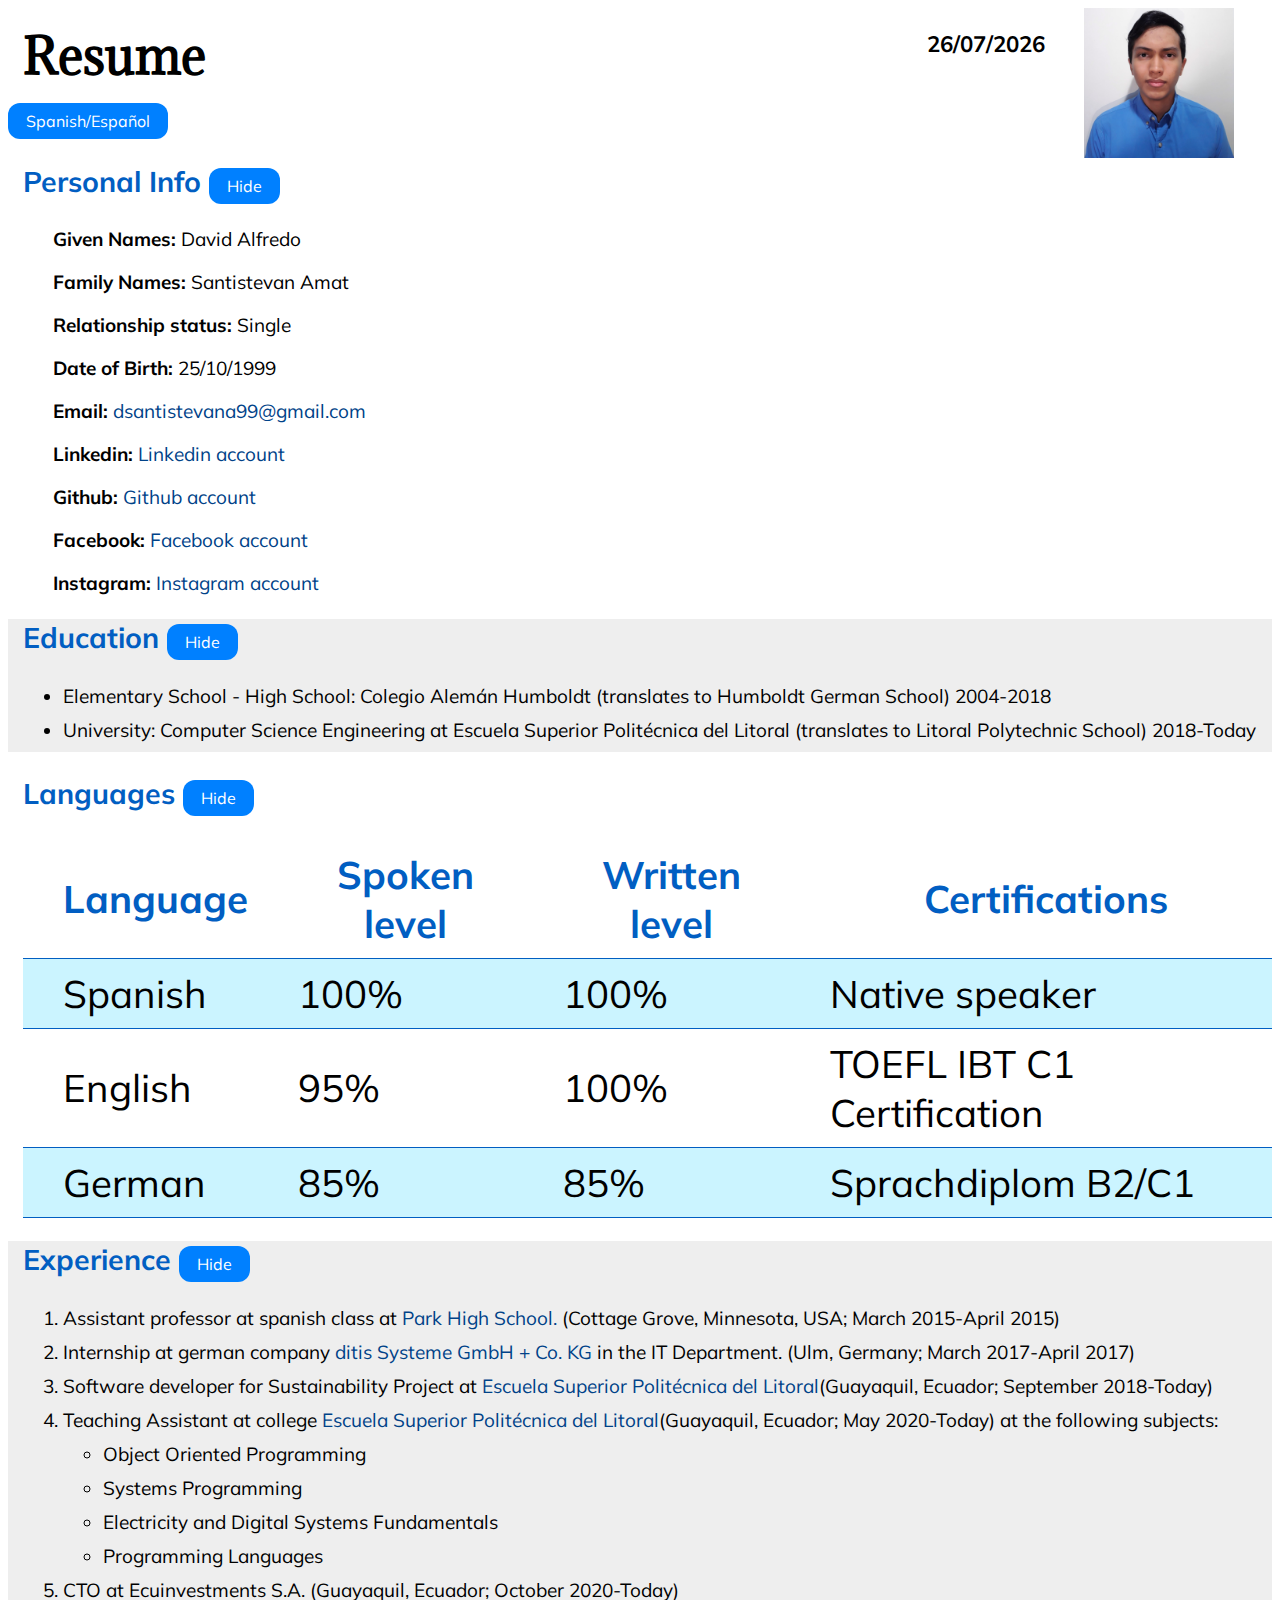
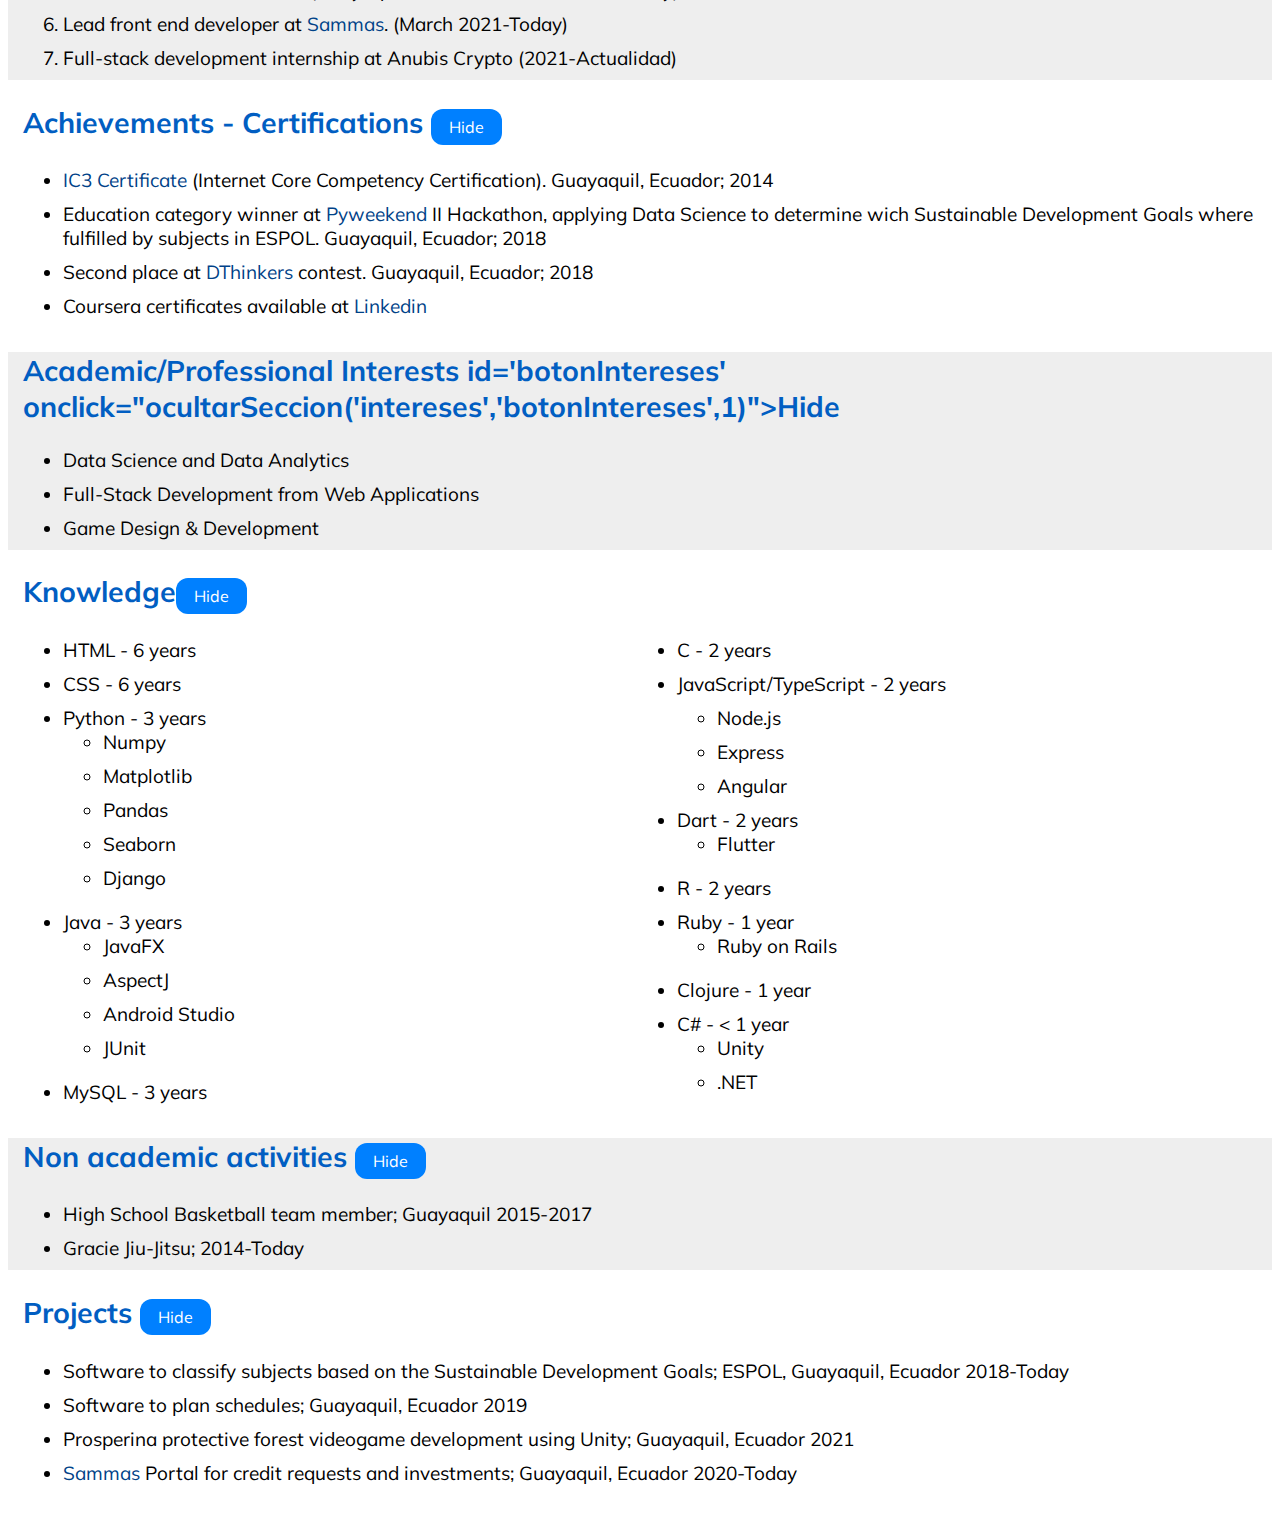
==== commit d9f0b5bf: "update boton" ====
--- a/index.html
+++ b/index.html
@@ -140,7 +140,7 @@
 		
 		
 		<div class="seccion" id="intereses">
-			<h2 class="titulo"> Academic/Professional Interests <button id='botonCursos' onclick="ocultarSeccion('cursos','botonCursos',1)">Hide</button></h2>
+			<h2 class="titulo"> Academic/Professional Interests id='botonIntereses' onclick="ocultarSeccion('intereses','botonIntereses',1)">Hide</button></h2>
 			<div class="elementos" id="elementos-cursos">
 				<ul>
 					<li>Data Science and Data Analytics</li>
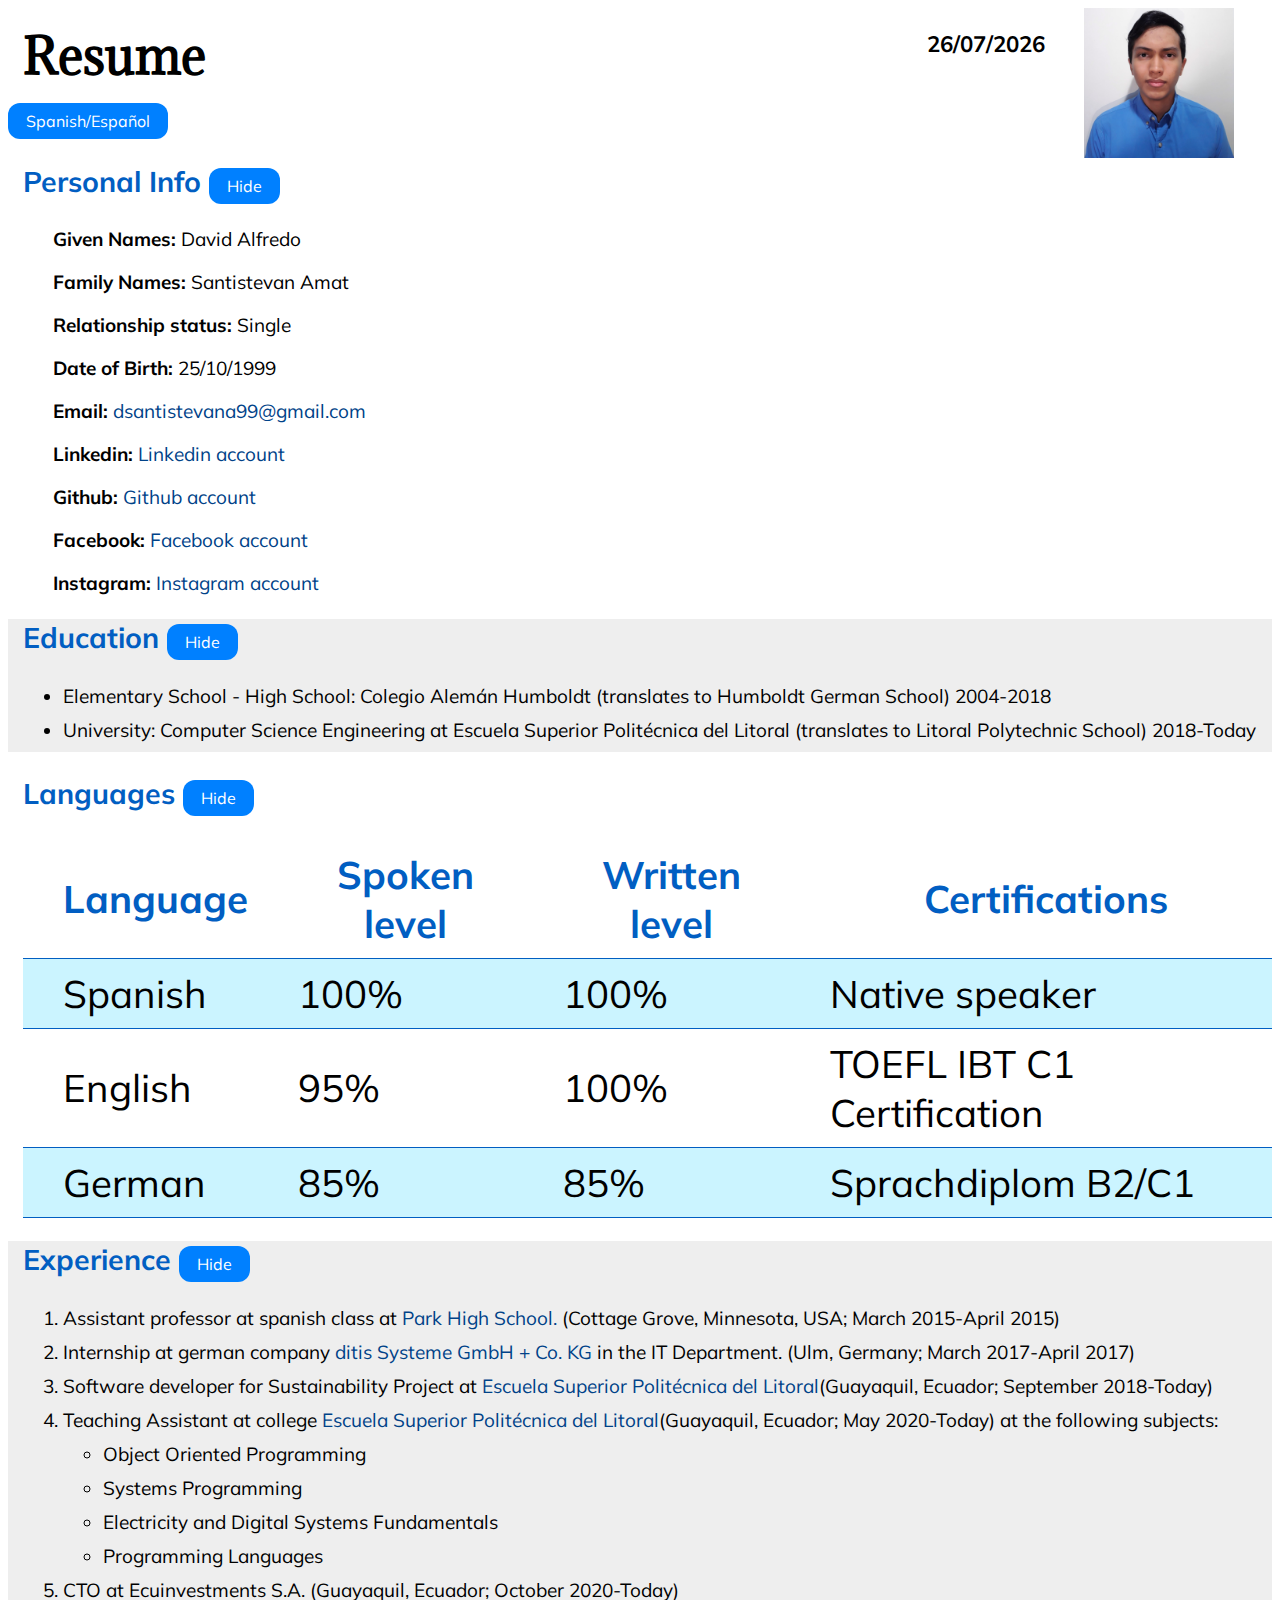
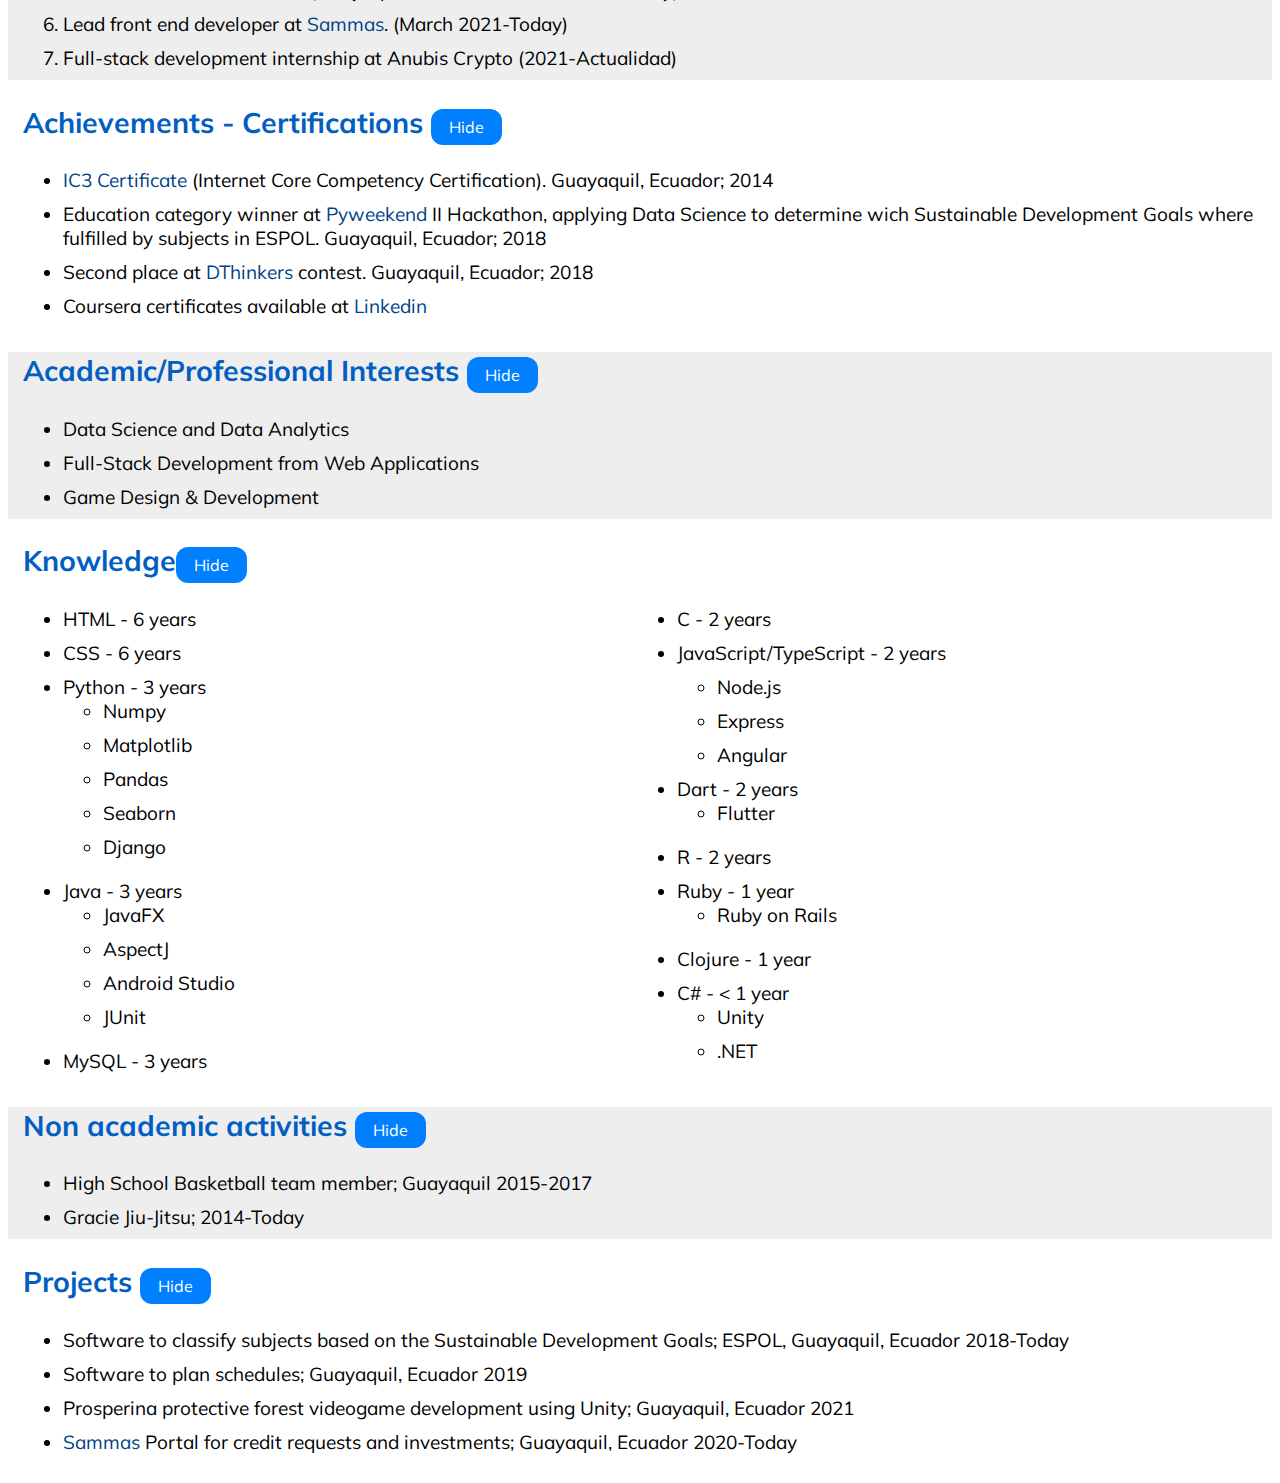
==== commit 1ad90138: "Update index.html" ====
--- a/index.html
+++ b/index.html
@@ -140,7 +140,7 @@
 		
 		
 		<div class="seccion" id="intereses">
-			<h2 class="titulo"> Academic/Professional Interests id='botonIntereses' onclick="ocultarSeccion('intereses','botonIntereses',1)">Hide</button></h2>
+			<h2 class="titulo"> Academic/Professional Interests <button id='botonIntereses' onclick="ocultarSeccion('intereses','botonIntereses',1)">Hide</button></h2>
 			<div class="elementos" id="elementos-cursos">
 				<ul>
 					<li>Data Science and Data Analytics</li>
